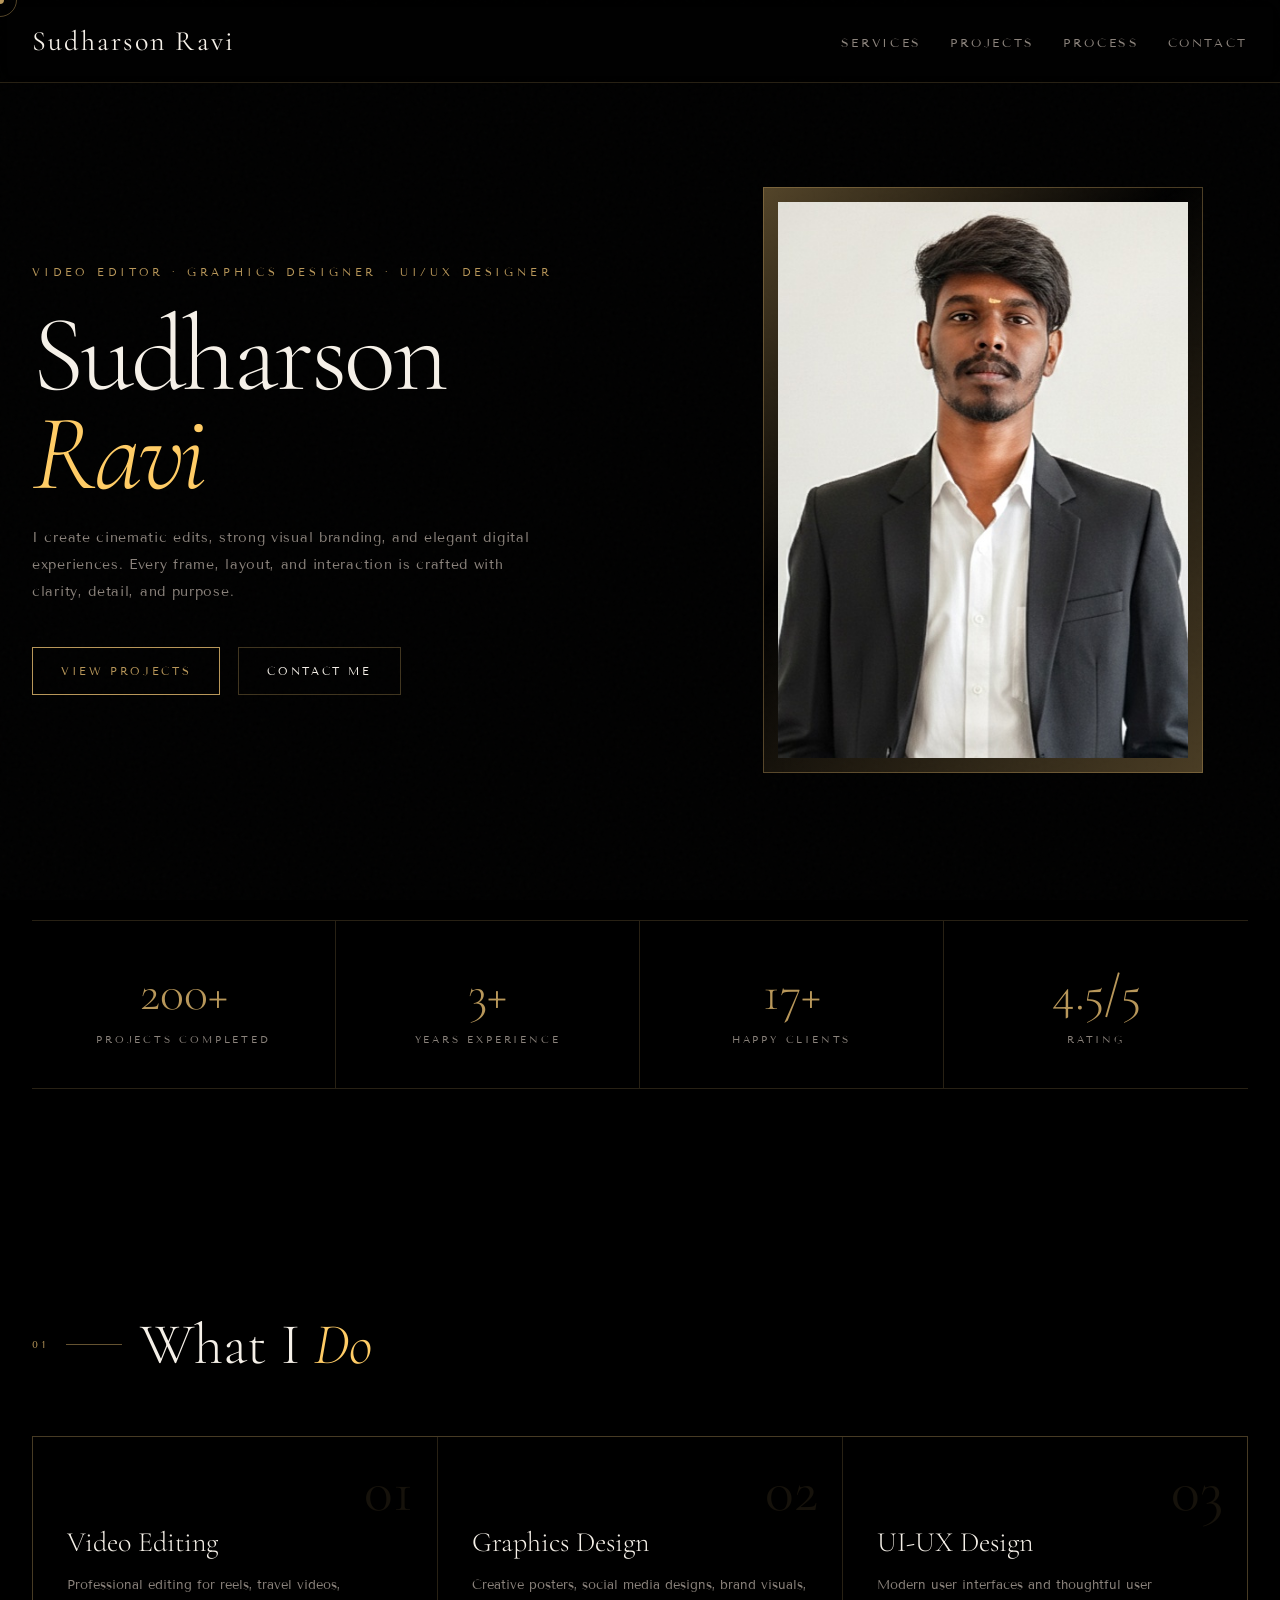
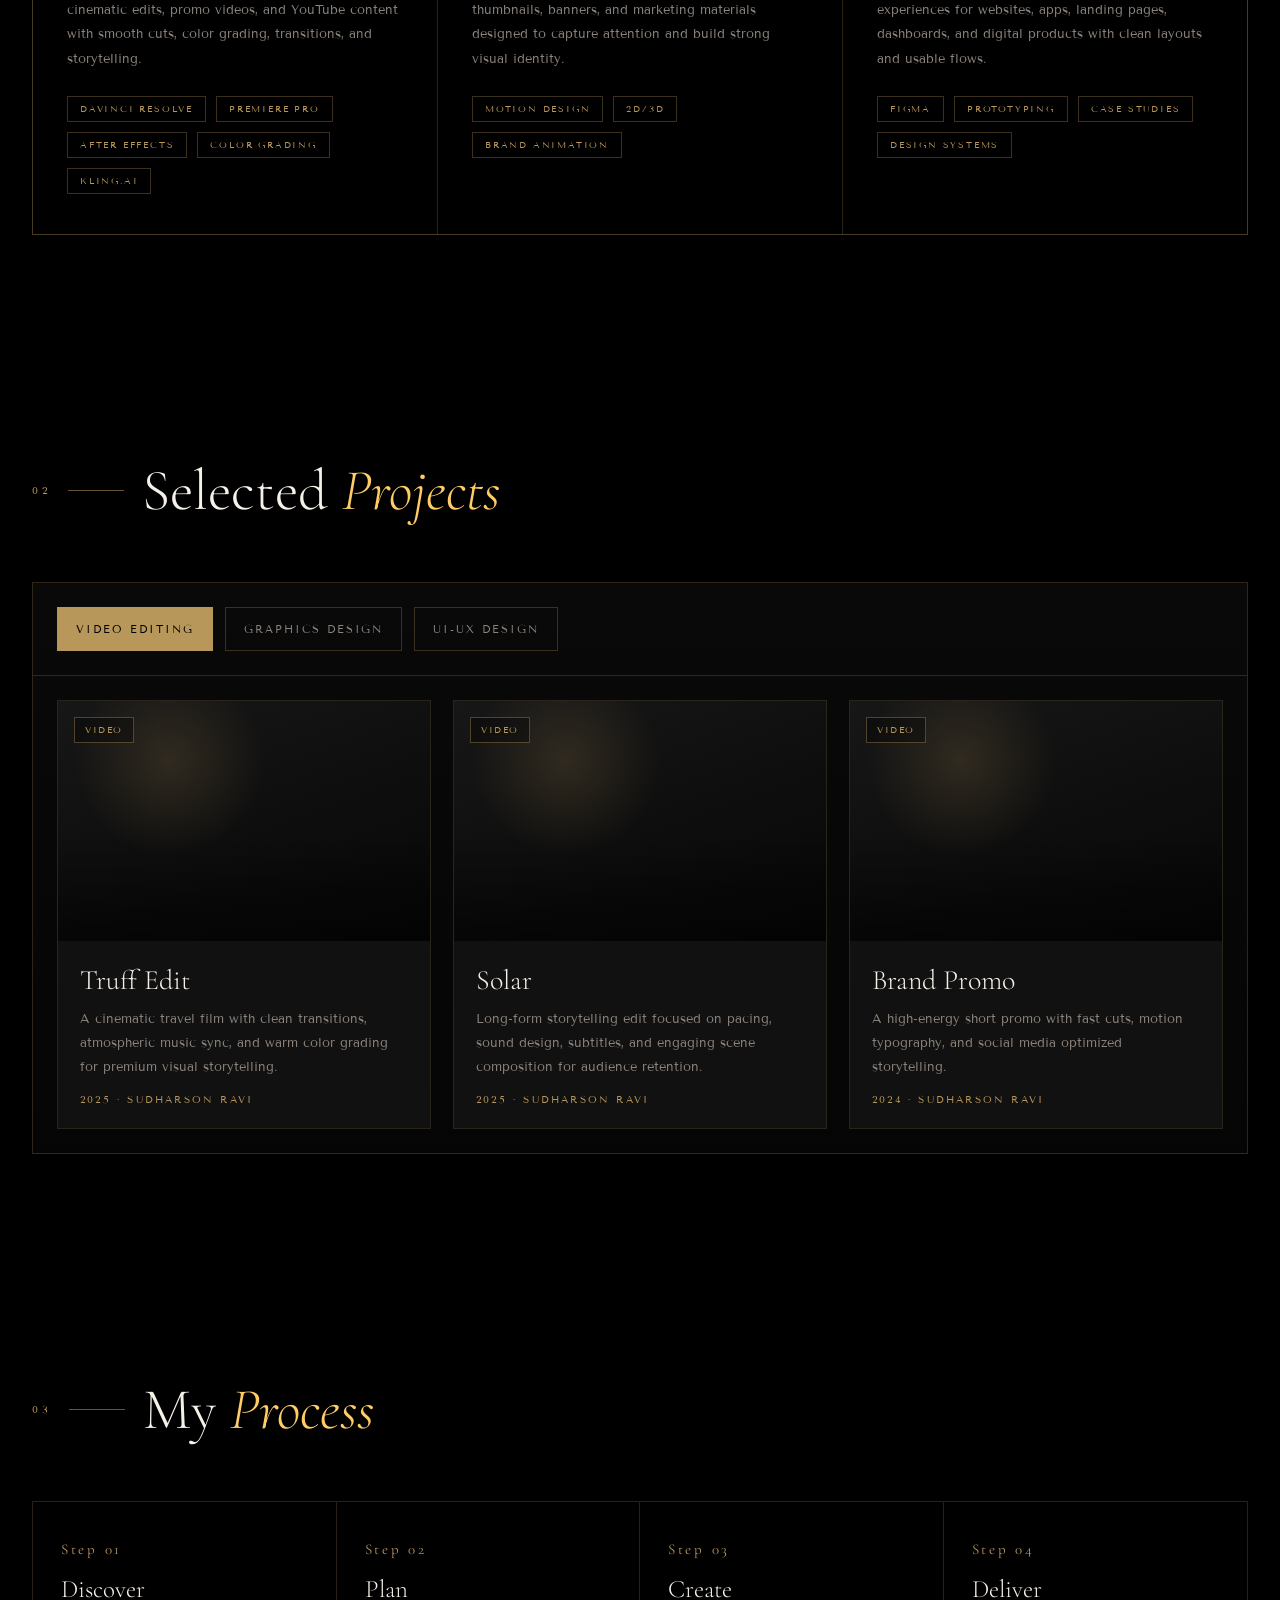
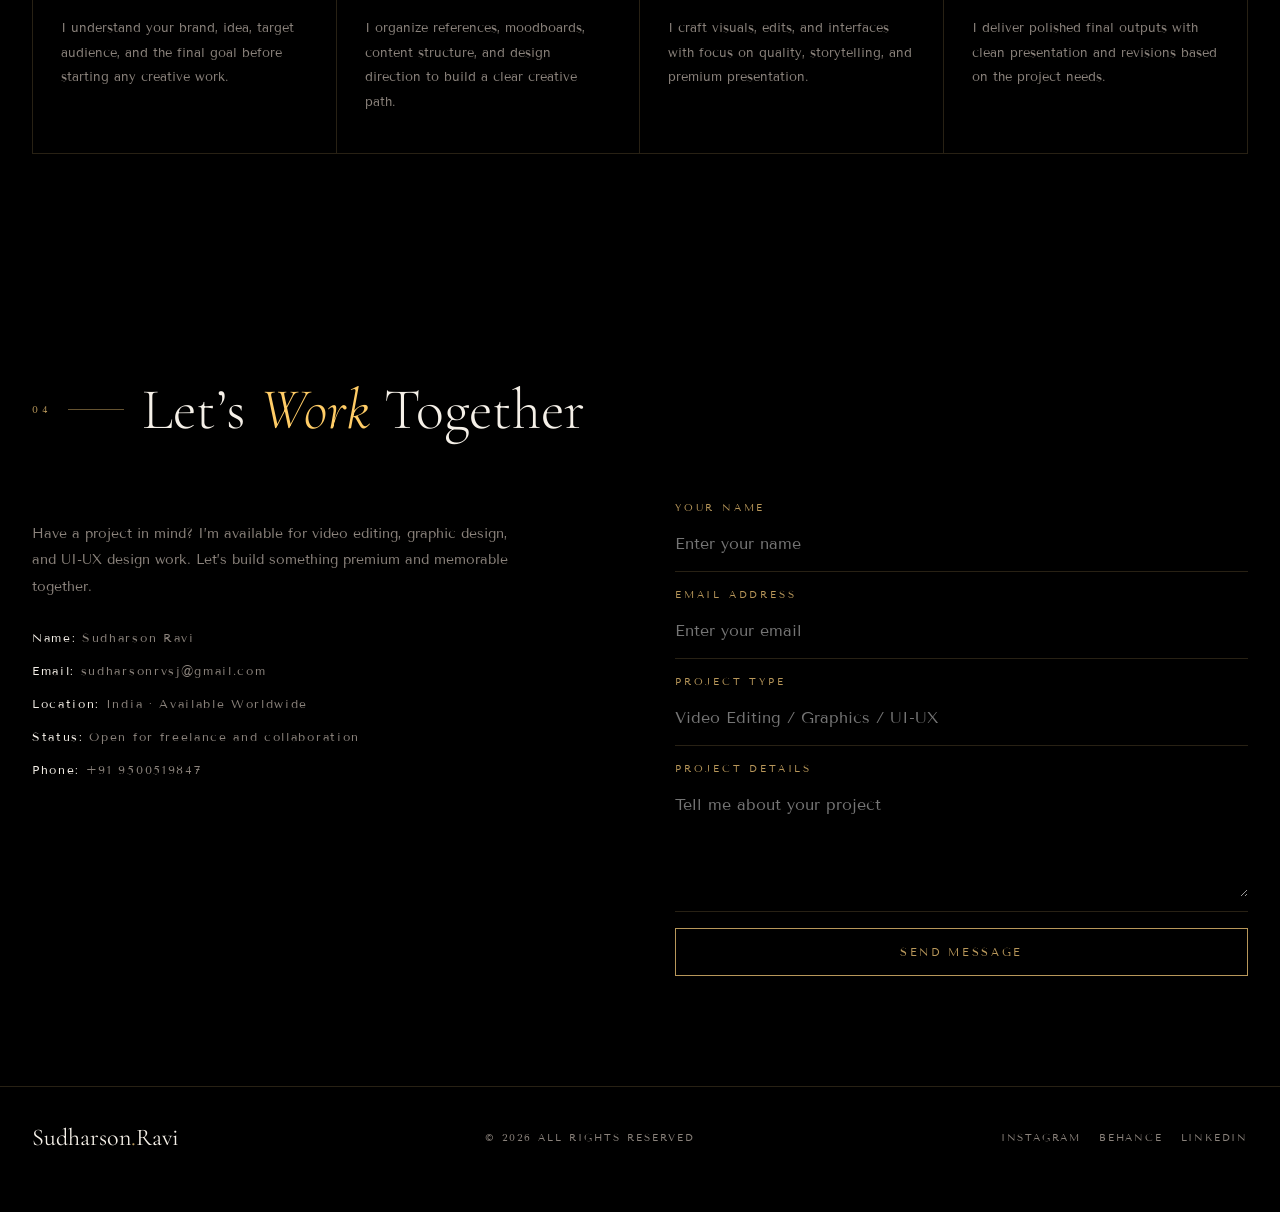
==== Sudharson2.html @ 9939d40c "first commit" ====
<!DOCTYPE html>
<html lang="en">
<head>
<meta charset="UTF-8">
<meta name="viewport" content="width=device-width, initial-scale=1.0">
<title>Sudharson Ravi | Portfolio</title>
<link href="https://fonts.googleapis.com/css2?family=Cormorant+Garamond:wght@300;400;500;600&family=Tenor+Sans&display=swap" rel="stylesheet">
<style>
:root{
--bg:#000000;
--bg-soft:#0b0b0b;
--bg-card:#111111;
--text:#f5f0e8;
--muted:#8b837c;
--gold:#b8975a;
--gold-light:#ffcc66;
--line:rgba(184,151,90,0.22);
}

*{
margin:0;
padding:0;
box-sizing:border-box;
}

html{
scroll-behavior:smooth;
}

body{
background:var(--bg);
color:var(--text);
font-family:'Tenor Sans',sans-serif;
overflow-x:hidden;
}

body::before{
content:"";
position:fixed;
inset:0;
pointer-events:none;
opacity:.25;
background-image:url("data:image/svg+xml,%3Csvg viewBox='0 0 256 256' xmlns='http://www.w3.org/2000/svg'%3E%3Cfilter id='n'%3E%3CfeTurbulence type='fractalNoise' baseFrequency='0.9' numOctaves='4' stitchTiles='stitch'/%3E%3C/filter%3E%3Crect width='100%25' height='100%25' filter='url(%23n)' opacity='0.08'/%3E%3C/svg%3E");
z-index:1;
}

a{
text-decoration:none;
color:inherit;
}

img,video{
max-width:100%;
display:block;
}

button,input,textarea{
font:inherit;
}

.cursor,.cursor-ring{
position:fixed;
top:0;
left:0;
pointer-events:none;
z-index:9999;
transform:translate(-50%,-50%);
}

.cursor{
width:8px;
height:8px;
background:var(--gold);
border-radius:50%;
}

.cursor-ring{
width:34px;
height:34px;
border:1px solid rgba(184,151,90,.45);
border-radius:50%;
transition:width .25s ease,height .25s ease,border-color .25s ease;
z-index:9998;
}

.cursor-ring.hovered{
width:54px;
height:54px;
border-color:var(--gold);
}

@media (hover:none),(pointer:coarse){
.cursor,.cursor-ring{
display:none;
}
}

header{
position:fixed;
top:0;
left:0;
width:100%;
z-index:100;
backdrop-filter:blur(10px);
background:rgba(0,0,0,.45);
}

nav{
max-width:1280px;
margin:auto;
padding:24px 32px;
display:flex;
align-items:center;
justify-content:space-between;
border-bottom:1px solid var(--line);
}

.logo{
font-family:'Cormorant Garamond',serif;
font-size:28px;
font-weight:400;
letter-spacing:.08em;
}

.logo span{
color:var(--gold);
}

.nav-links{
display:flex;
gap:28px;
list-style:none;
}

.nav-links a{
font-size:12px;
letter-spacing:.22em;
text-transform:uppercase;
color:var(--muted);
transition:.3s;
}

.nav-links a:hover{
color:var(--gold);
}

.hero{
min-height:100vh;
display:grid;
grid-template-columns:1.1fr .9fr;
align-items:center;
gap:40px;
padding:140px 32px 80px;
max-width:1280px;
margin:auto;
position:relative;
z-index:2;
}

.hero-photo{
width:100%;
height:100%;
object-fit:cover;
display:block;
}

.hero-left{
position:relative;
z-index:2;
}

.eyebrow{
font-size:11px;
letter-spacing:.35em;
text-transform:uppercase;
color:var(--gold);
margin-bottom:26px;
}

.hero h1{
font-family:'Cormorant Garamond',serif;
font-size:clamp(56px,9vw,108px);
line-height:.92;
font-weight:300;
letter-spacing:-.03em;
margin-bottom:22px;
}

.hero h1 em{
font-style:italic;
color:var(--gold-light);
}

.tagline{
max-width:500px;
font-size:14px;
line-height:1.9;
letter-spacing:.05em;
color:var(--muted);
margin-bottom:42px;
}

.hero-actions{
display:flex;
align-items:center;
gap:18px;
flex-wrap:wrap;
}

.btn{
display:inline-flex;
align-items:center;
justify-content:center;
padding:16px 28px;
border:1px solid var(--gold);
color:var(--gold);
font-size:11px;
text-transform:uppercase;
letter-spacing:.24em;
transition:.3s;
background:transparent;
cursor:pointer;
}

.btn:hover{
background:var(--gold);
color:#000;
}

.btn-secondary{
border-color:rgba(184,151,90,.35);
color:var(--text);
}

.btn-secondary:hover{
background:var(--bg-card);
color:var(--gold);
border-color:var(--gold);
}

.hero-right{
display:flex;
justify-content:center;
align-items:center;
position:relative;
}

.hero-frame{
width:min(440px,90%);
aspect-ratio:3/4;
border:1px solid rgba(184,151,90,.4);
padding:14px;
position:relative;
}

.hero-frame::before{
content:"";
position:absolute;
inset:-1px;
background:linear-gradient(135deg,rgba(184,151,90,.45),transparent 40%,rgba(184,151,90,.4));
z-index:0;
}

.hero-inner{
position:relative;
z-index:1;
width:100%;
height:100%;
background:
radial-gradient(circle at 35% 20%,rgba(184,151,90,.18),transparent 38%),
linear-gradient(160deg,#161616 0%,#060606 75%);
display:flex;
align-items:center;
justify-content:center;
overflow:hidden;
}

.float-note{
position:absolute;
font-size:10px;
letter-spacing:.28em;
text-transform:uppercase;
color:var(--muted);
}

.note-1{
left:0;
bottom:50px;
}

.note-2{
right:0;
top:40px;
writing-mode:vertical-rl;
}

.section{
max-width:1280px;
margin:auto;
padding:110px 32px;
position:relative;
z-index:2;
}

.section-header{
display:flex;
align-items:center;
gap:18px;
margin-bottom:56px;
}

.section-no{
font-size:10px;
letter-spacing:.35em;
color:var(--gold);
}

.section-line{
width:56px;
height:1px;
background:var(--gold);
opacity:.55;
}

.section-title{
font-family:'Cormorant Garamond',serif;
font-size:clamp(34px,5vw,58px);
font-weight:300;
}

.section-title em{
color:var(--gold-light);
font-style:italic;
}

.stats{
padding-top:20px;
}

.stats-grid{
display:grid;
grid-template-columns:repeat(4,1fr);
border-top:1px solid var(--line);
border-bottom:1px solid var(--line);
}

.stat{
padding:42px 18px;
text-align:center;
border-right:1px solid var(--line);
}

.stat:last-child{
border-right:none;
}

.stat h3{
font-family:'Cormorant Garamond',serif;
font-size:50px;
font-weight:300;
color:var(--gold);
margin-bottom:10px;
}

.stat p{
font-size:10px;
letter-spacing:.28em;
text-transform:uppercase;
color:var(--muted);
}

.services-grid{
display:grid;
grid-template-columns:repeat(3,1fr);
gap:1px;
background:var(--line);
border:1px solid var(--line);
}

.service-card{
background:var(--bg);
padding:40px 34px;
min-height:290px;
position:relative;
transition:.35s;
overflow:hidden;
}

.service-card:hover{
background:var(--bg-soft);
transform:translateY(-4px);
}

.service-index{
position:absolute;
top:18px;
right:24px;
font-family:'Cormorant Garamond',serif;
font-size:60px;
color:rgba(184,151,90,.12);
}

.service-card h3{
font-family:'Cormorant Garamond',serif;
font-size:28px;
font-weight:300;
margin:48px 0 14px;
}

.service-card p{
font-size:13px;
line-height:1.9;
color:var(--muted);
}

.tags{
display:flex;
gap:10px;
flex-wrap:wrap;
margin-top:24px;
}

.tag{
padding:6px 12px;
border:1px solid rgba(184,151,90,.32);
font-size:9px;
letter-spacing:.2em;
text-transform:uppercase;
color:var(--gold);
}

.projects-wrap{
border:1px solid var(--line);
background:linear-gradient(180deg,#090909 0%,#050505 100%);
}

.project-tabs{
display:flex;
flex-wrap:wrap;
gap:12px;
padding:24px;
border-bottom:1px solid var(--line);
}

.tab-btn{
background:transparent;
border:1px solid rgba(184,151,90,.28);
color:var(--muted);
padding:14px 18px;
font-size:11px;
letter-spacing:.18em;
text-transform:uppercase;
cursor:pointer;
transition:.3s;
}

.tab-btn.active,.tab-btn:hover{
background:var(--gold);
border-color:var(--gold);
color:#000;
}

.projects-grid{
padding:24px;
display:grid;
grid-template-columns:repeat(3,1fr);
gap:22px;
}

.project-card{
background:var(--bg-card);
border:1px solid rgba(184,151,90,.14);
overflow:hidden;
transition:.35s;
cursor:pointer;
}

.project-card:hover{
transform:translateY(-5px);
border-color:rgba(184,151,90,.38);
}

.project-link{
display:block;
color:inherit;
text-decoration:none;
height:100%;
}

.project-thumb{
height:240px;
position:relative;
display:flex;
align-items:center;
justify-content:center;
overflow:hidden;
background:
radial-gradient(circle at 30% 25%,rgba(184,151,90,.18),transparent 30%),
linear-gradient(160deg,#171717 0%,#060606 100%);
}

.project-thumb::after{
content:"";
position:absolute;
inset:0;
background:linear-gradient(to top,rgba(0,0,0,.55),transparent 45%);
pointer-events:none;
}

.project-image,.project-video{
width:100%;
height:100%;
object-fit:cover;
display:block;
transition:transform .35s ease;
}

.project-card:hover .project-image,
.project-card:hover .project-video{
transform:scale(1.05);
}

.project-badge{
position:absolute;
top:16px;
left:16px;
z-index:2;
padding:6px 10px;
font-size:9px;
letter-spacing:.18em;
text-transform:uppercase;
border:1px solid rgba(184,151,90,.38);
color:var(--gold);
background:rgba(0,0,0,.35);
}

.project-initial{
position:relative;
z-index:1;
font-family:'Cormorant Garamond',serif;
font-size:70px;
color:rgba(184,151,90,.18);
}

.project-content{
padding:22px;
}

.project-content h3{
font-family:'Cormorant Garamond',serif;
font-size:28px;
font-weight:300;
margin-bottom:10px;
}

.project-content p{
font-size:13px;
line-height:1.85;
color:var(--muted);
margin-bottom:14px;
}

.project-meta{
font-size:10px;
letter-spacing:.22em;
text-transform:uppercase;
color:var(--gold);
}

.process-grid{
display:grid;
grid-template-columns:repeat(4,1fr);
border:1px solid var(--line);
}

.process-card{
padding:38px 28px;
border-right:1px solid var(--line);
}

.process-card:last-child{
border-right:none;
}

.process-step{
font-family:'Cormorant Garamond',serif;
font-size:15px;
letter-spacing:.18em;
color:var(--gold);
display:block;
margin-bottom:16px;
}

.process-card h3{
font-family:'Cormorant Garamond',serif;
font-size:25px;
font-weight:300;
margin-bottom:12px;
}

.process-card p{
font-size:13px;
line-height:1.9;
color:var(--muted);
}

.contact-grid{
display:grid;
grid-template-columns:1fr 1fr;
gap:70px;
align-items:start;
}

.contact-copy p{
font-size:14px;
line-height:1.9;
color:var(--muted);
max-width:480px;
margin:20px 0 30px;
}

.contact-points{
display:flex;
flex-direction:column;
gap:18px;
}

.contact-points span{
font-size:12px;
letter-spacing:.14em;
color:var(--muted);
}

.contact-points strong{
color:var(--text);
font-weight:400;
}

.form{
display:grid;
gap:16px;
}

.field{
border-bottom:1px solid var(--line);
padding-bottom:10px;
}

.field label{
display:block;
font-size:10px;
letter-spacing:.28em;
text-transform:uppercase;
color:var(--gold);
margin-bottom:12px;
}

.field input,.field textarea{
width:100%;
background:transparent;
border:none;
outline:none;
color:var(--text);
padding:8px 0;
}

.field textarea{
resize:vertical;
min-height:110px;
}

footer{
max-width:1280px;
margin:auto;
padding:36px 32px 60px;
border-top:1px solid var(--line);
display:flex;
justify-content:space-between;
align-items:center;
gap:20px;
position:relative;
z-index:2;
}

.footer-left{
font-family:'Cormorant Garamond',serif;
font-size:24px;
}

.footer-left span{
color:var(--gold);
}

.footer-center{
font-size:10px;
letter-spacing:.2em;
text-transform:uppercase;
color:var(--muted);
}

.footer-right{
display:flex;
gap:18px;
}

.footer-right a{
font-size:10px;
letter-spacing:.18em;
text-transform:uppercase;
color:var(--muted);
transition:.3s;
}

.footer-right a:hover{
color:var(--gold);
}

.reveal{
opacity:0;
transform:translateY(28px);
transition:opacity .8s ease,transform .8s ease;
}

.reveal.visible{
opacity:1;
transform:translateY(0);
}

.lightbox{
position:fixed;
inset:0;
background:rgba(0,0,0,.92);
display:flex;
align-items:center;
justify-content:center;
padding:30px;
z-index:10000;
opacity:0;
visibility:hidden;
transition:.3s;
}

.lightbox.active{
opacity:1;
visibility:visible;
}

.lightbox-content{
position:relative;
max-width:95vw;
max-height:95vh;
display:flex;
align-items:center;
justify-content:center;
}

.lightbox img,
.lightbox video{
max-width:100%;
max-height:90vh;
object-fit:contain;
border:1px solid rgba(184,151,90,.35);
box-shadow:0 0 35px rgba(0,0,0,.5);
}

.lightbox video{
background:#000;
}

.lightbox-close{
position:absolute;
top:-50px;
right:0;
background:transparent;
border:1px solid var(--gold);
color:var(--gold);
width:40px;
height:40px;
font-size:22px;
cursor:pointer;
transition:.3s;
z-index:2;
}

.lightbox-close:hover{
background:var(--gold);
color:#000;
}

.graphics-click{
cursor:pointer;
}

@media (max-width:1100px){
.hero{
grid-template-columns:1fr;
padding-top:120px;
}
.hero-right{
order:-1;
}
.stats-grid{
grid-template-columns:repeat(2,1fr);
}
.services-grid{
grid-template-columns:1fr;
}
.projects-grid{
grid-template-columns:repeat(2,1fr);
}
.process-grid{
grid-template-columns:repeat(2,1fr);
}
.process-card:nth-child(2){
border-right:none;
}
.contact-grid{
grid-template-columns:1fr;
}
}

@media (max-width:760px){
nav{
padding:18px 20px;
flex-direction:column;
gap:16px;
}
.nav-links{
gap:16px;
flex-wrap:wrap;
justify-content:center;
}
.hero,.section,footer{
padding-left:20px;
padding-right:20px;
}
.hero{
padding-bottom:50px;
}
.note-1,.note-2{
display:none;
}
.stats-grid{
grid-template-columns:1fr;
}
.stat{
border-right:none;
border-bottom:1px solid var(--line);
}
.stat:last-child{
border-bottom:none;
}
.projects-grid{
grid-template-columns:1fr;
}
.process-grid{
grid-template-columns:1fr;
}
.process-card{
border-right:none;
border-bottom:1px solid var(--line);
}
.process-card:last-child{
border-bottom:none;
}
footer{
flex-direction:column;
text-align:center;
}
.lightbox{
padding:20px;
}
.lightbox-close{
top:-45px;
}
}

@media (prefers-reduced-motion:reduce){
*{
animation:none!important;
transition:none!important;
scroll-behavior:auto!important;
}
.reveal{
opacity:1;
transform:none;
}
}
</style>
</head>
<body>

<div class="cursor" id="cursor"></div>
<div class="cursor-ring" id="cursorRing"></div>

<header>
<nav>
<a href="#home" class="logo">Sudharson<span> </span>Ravi</a>
<ul class="nav-links">
<li><a href="#services">Services</a></li>
<li><a href="#projects">Projects</a></li>
<li><a href="#process">Process</a></li>
<li><a href="#contact">Contact</a></li>
</ul>
</nav>
</header>

<section class="hero" id="home">
<div class="hero-left reveal">
<p class="eyebrow">Video Editor · Graphics Designer · UI/UX Designer</p>
<h1>Sudharson<br><em>Ravi</em><br></h1>
<p class="tagline">
I create cinematic edits, strong visual branding, and elegant digital experiences.
Every frame, layout, and interaction is crafted with clarity, detail, and purpose.
</p>
<div class="hero-actions">
<a href="#projects" class="btn">View Projects</a>
<a href="#contact" class="btn btn-secondary">Contact Me</a>
</div>
</div>

<div class="hero-right reveal">
<div class="hero-frame">
<div class="hero-inner">
<img src="images/Sudha.png" alt="Sudharson Ravi" class="hero-photo">
</div>
</div>
<div class="float-note note-1"></div>
<div class="float-note note-2"></div>
</div>
</section>

<section class="section stats">
<div class="stats-grid reveal">
<div class="stat">
<h3>200+</h3>
<p>Projects Completed</p>
</div>
<div class="stat">
<h3>3+</h3>
<p>Years Experience</p>
</div>
<div class="stat">
<h3>17+</h3>
<p>Happy Clients</p>
</div>
<div class="stat">
<h3>4.5/5</h3>
<p>Rating</p>
</div>
</div>
</section>

<section class="section" id="services">
<div class="section-header reveal">
<span class="section-no">01</span>
<span class="section-line"></span>
<h2 class="section-title">What I <em>Do</em></h2>
</div>

<div class="services-grid">
<div class="service-card reveal">
<span class="service-index">01</span>
<h3>Video Editing</h3>
<p>
Professional editing for reels, travel videos, cinematic edits, promo videos, and YouTube content with smooth cuts, color grading, transitions, and storytelling.
</p>
<div class="tags">
<span class="tag">DaVinci Resolve</span>
<span class="tag">Premiere Pro</span>
<span class="tag">After Effects</span>
<span class="tag">Color Grading</span>
<span class="tag">Kling.AI</span>
</div>
</div>

<div class="service-card reveal">
<span class="service-index">02</span>
<h3>Graphics Design</h3>
<p>
Creative posters, social media designs, brand visuals, thumbnails, banners, and marketing materials designed to capture attention and build strong visual identity.
</p>
<div class="tags">
<span class="tag">Motion Design</span>
<span class="tag">2D/3D</span>
<span class="tag">Brand Animation</span>
</div>
</div>

<div class="service-card reveal">
<span class="service-index">03</span>
<h3>UI-UX Design</h3>
<p>
Modern user interfaces and thoughtful user experiences for websites, apps, landing pages, dashboards, and digital products with clean layouts and usable flows.
</p>
<div class="tags">
<span class="tag">Figma</span>
<span class="tag">Prototyping</span>
<span class="tag">Case Studies</span>
<span class="tag">Design Systems</span>
</div>
</div>
</div>
</section>

<section class="section" id="projects">
<div class="section-header reveal">
<span class="section-no">02</span>
<span class="section-line"></span>
<h2 class="section-title">Selected <em>Projects</em></h2>
</div>

<div class="projects-wrap reveal">
<div class="project-tabs">
<button class="tab-btn active" data-tab="video">Video Editing</button>
<button class="tab-btn" data-tab="graphics">Graphics Design</button>
<button class="tab-btn" data-tab="uiux">UI-UX Design</button>
</div>
<div class="projects-grid" id="projectsGrid"></div>
</div>
</section>

<section class="section" id="process">
<div class="section-header reveal">
<span class="section-no">03</span>
<span class="section-line"></span>
<h2 class="section-title">My <em>Process</em></h2>
</div>

<div class="process-grid">
<div class="process-card reveal">
<span class="process-step">Step 01</span>
<h3>Discover</h3>
<p>I understand your brand, idea, target audience, and the final goal before starting any creative work.</p>
</div>
<div class="process-card reveal">
<span class="process-step">Step 02</span>
<h3>Plan</h3>
<p>I organize references, moodboards, content structure, and design direction to build a clear creative path.</p>
</div>
<div class="process-card reveal">
<span class="process-step">Step 03</span>
<h3>Create</h3>
<p>I craft visuals, edits, and interfaces with focus on quality, storytelling, and premium presentation.</p>
</div>
<div class="process-card reveal">
<span class="process-step">Step 04</span>
<h3>Deliver</h3>
<p>I deliver polished final outputs with clean presentation and revisions based on the project needs.</p>
</div>
</div>
</section>

<section class="section" id="contact">
<div class="section-header reveal">
<span class="section-no">04</span>
<span class="section-line"></span>
<h2 class="section-title">Let’s <em>Work</em> Together</h2>
</div>

<div class="contact-grid">
<div class="contact-copy reveal">
<p>
Have a project in mind? I’m available for video editing, graphic design, and UI-UX design work.
Let’s build something premium and memorable together.
</p>
<div class="contact-points">
<span><strong>Name:</strong> Sudharson Ravi</span>
<span><strong>Email:</strong> sudharsonrvsj@gmail.com</span>
<span><strong>Location:</strong> India · Available Worldwide</span>
<span><strong>Status:</strong> Open for freelance and collaboration</span>
<span><strong>Phone:</strong> +91 9500519847</span>
</div>
</div>

<form class="form reveal" id="contactForm">
<div class="field">
<label>Your Name</label>
<input type="text" id="name" placeholder="Enter your name" required>
</div>
<div class="field">
<label>Email Address</label>
<input type="email" id="email" placeholder="Enter your email" required>
</div>
<div class="field">
<label>Project Type</label>
<input type="text" id="projectType" placeholder="Video Editing / Graphics / UI-UX" required>
</div>
<div class="field">
<label>Project Details</label>
<textarea id="projectDetails" placeholder="Tell me about your project" required></textarea>
</div>
<button type="submit" class="btn">Send Message</button>
</form>
</div>
</section>

<footer>
<div class="footer-left">Sudharson<span>.</span>Ravi</div>
<div class="footer-center">© 2026 All Rights Reserved</div>
<div class="footer-right">
<a href="#">Instagram</a>
<a href="#">Behance</a>
<a href="#">LinkedIn</a>
</div>
</footer>

<div class="lightbox" id="lightbox">
<div class="lightbox-content">
<button class="lightbox-close" id="lightboxClose">&times;</button>
<img id="lightboxImage" src="" alt="Full Preview">
</div>
</div>

<div class="lightbox" id="videoLightbox">
<div class="lightbox-content">
<button class="lightbox-close" id="videoLightboxClose">&times;</button>
<video id="lightboxVideo" controls autoplay playsinline>
<source src="" type="video/mp4">
Your browser does not support the video tag.
</video>
</div>
</div>

<script>
const projectsData={
video:[
{
title:"Truff Edit",
description:"A cinematic travel film with clean transitions, atmospheric music sync, and warm color grading for premium visual storytelling.",
year:"2025",
video:"videos/truff.mp4"
},
{
title:"Solar",
description:"Long-form storytelling edit focused on pacing, sound design, subtitles, and engaging scene composition for audience retention.",
year:"2025",
video:"videos/solar-video.mp4"
},
{
title:"Brand Promo",
description:"A high-energy short promo with fast cuts, motion typography, and social media optimized storytelling.",
year:"2024",
video:"videos/SHARSNG-SATHISH.mp4"
}
],
graphics:[
{
title:"🍬 SRM Sweets & Cakes Website",
description:"Crispy, spicy, and packed with flavor! Our freshly made Masala Kadalai is the perfect snack for every moment. Taste the authentic crunch crafted with tradition since 1990 by SRM Sweets & Cakes.",
year:"2025",
image:"images/sudharson3.jpeg"
},
{
title:"🚖 Periyar Taxi – Best Car Taxi Service",
description:"Enjoy fast, reliable, and comfortable travel with Periyar Taxi. Available 24/7 with all types of vehicles including cars, tempo travellers, coach vans, mini buses, and buses. Book your ride now and get pickup within 10 minutes in Erode.",
year:"2024",
image:"images/sudharson4.jpeg"
},
{
title:"💧 Parryware Premium Bib Cock with Wall Flange",
description:"Experience smooth water flow with the stylish and durable Parryware Bib Cock. Designed for modern homes, it combines elegance, strength, and long-lasting performance.",
year:"2025",
image:"images/sudharson2.jpeg"
}
],
uiux:[
{
title:"🍺 Bro Code Beer",
description:"A modern beverage product showcase page designed for Bro Code Beer, featuring a bold product display, strong branding, and detailed product information sections. The interface combines promotional visuals with specification highlights to create a stylish and impactful product marketing experience.",
year:"2025",
image:"images/A3.png",
link:"https://www.figma.com/proto/MmlzSQRs7N3HeoTl4MUwUp/depakar?node-id=7-3135&t=fJzqMnVBU0xxeMbL-1&scaling=min-zoom&content-scaling=fixed&page-id=7%3A2590&starting-point-node-id=7%3A2607"
},
{
title:"🕷️ Spider-Man",
description:"A cinematic promotional web design for Spider-Man, built with bold typography, high-contrast red and black visuals, and an immersive hero section. The layout is crafted to showcase cast details, branding, and booking actions in a dramatic and engaging entertainment-style interface.",
year:"2024",
image:"images/A2.png",
link:"https://www.figma.com/proto/MmlzSQRs7N3HeoTl4MUwUp/depakar?node-id=7-5031&t=RhUYFMLNZzkiQJ5Y-1&scaling=min-zoom&content-scaling=fixed&page-id=7%3A2590&starting-point-node-id=7%3A2607"
},
{
title:"🎧 Airpods",
description:"A premium e-commerce landing page concept for AirPods Pro 2, designed with a minimalist layout, large product-focused visuals, and clean navigation. The interface highlights pricing and product details in a bold Apple-inspired presentation to create a modern and elegant shopping experience.",
year:"2025",
image:"images/A1.png",
link:"https://www.figma.com/proto/MmlzSQRs7N3HeoTl4MUwUp/depakar?node-id=7-3073&t=IdcYY5I4JhSJMQhW-1&scaling=min-zoom&content-scaling=fixed&page-id=7%3A2590&starting-point-node-id=7%3A2607"
}
]
};

const grid=document.getElementById("projectsGrid");
const tabs=document.querySelectorAll(".tab-btn");

const lightbox=document.getElementById("lightbox");
const lightboxImage=document.getElementById("lightboxImage");
const lightboxClose=document.getElementById("lightboxClose");

const videoLightbox=document.getElementById("videoLightbox");
const lightboxVideo=document.getElementById("lightboxVideo");
const videoLightboxClose=document.getElementById("videoLightboxClose");

function openLightbox(src,altText){
lightboxImage.src=src;
lightboxImage.alt=altText;
lightbox.classList.add("active");
document.body.style.overflow="hidden";
}

function closeLightbox(){
lightbox.classList.remove("active");
lightboxImage.src="";
document.body.style.overflow="auto";
}

function openVideoLightbox(src){
lightboxVideo.src=src;
videoLightbox.classList.add("active");
document.body.style.overflow="hidden";
lightboxVideo.play();
}

function closeVideoLightbox(){
videoLightbox.classList.remove("active");
lightboxVideo.pause();
lightboxVideo.currentTime=0;
lightboxVideo.src="";
document.body.style.overflow="auto";
}

function renderProjects(category){
grid.innerHTML="";

projectsData[category].forEach(project=>{
const card=document.createElement("div");
card.className="project-card";

if(category==="video"){
card.innerHTML=`
<div class="project-thumb">
<video class="project-video" src="${project.video}" muted autoplay loop playsinline></video>
<span class="project-badge">${category}</span>
</div>
<div class="project-content">
<h3>${project.title}</h3>
<p>${project.description}</p>
<div class="project-meta">${project.year} · Sudharson Ravi</div>
</div>
`;

card.addEventListener("click",()=>{
openVideoLightbox(project.video);
});
}else if(category==="uiux"){
card.innerHTML=`
<a href="${project.link}" class="project-link" target="_blank">
<div class="project-thumb">
<img src="${project.image}" alt="${project.title}" class="project-image">
<span class="project-badge">${category}</span>
</div>
<div class="project-content">
<h3>${project.title}</h3>
<p>${project.description}</p>
<div class="project-meta">${project.year} · Sudharson Ravi</div>
</div>
</a>
`;
}else{
card.innerHTML=`
<div class="project-thumb graphics-click">
<img src="${project.image}" alt="${project.title}" class="project-image">
<span class="project-badge">${category}</span>
</div>
<div class="project-content">
<h3>${project.title}</h3>
<p>${project.description}</p>
<div class="project-meta">${project.year} · Sudharson Ravi</div>
</div>
`;

card.addEventListener("click",()=>{
openLightbox(project.image,project.title);
});
}

grid.appendChild(card);
});
}

tabs.forEach(tab=>{
tab.addEventListener("click",()=>{
tabs.forEach(btn=>btn.classList.remove("active"));
tab.classList.add("active");
renderProjects(tab.dataset.tab);
});
});

renderProjects("video");

const form=document.getElementById("contactForm");

form.addEventListener("submit",function(e){
e.preventDefault();

const name=document.getElementById("name").value.trim();
const email=document.getElementById("email").value.trim();
const projectType=document.getElementById("projectType").value.trim();
const projectDetails=document.getElementById("projectDetails").value.trim();

const subject=encodeURIComponent("New Portfolio Enquiry - "+projectType);
const body=encodeURIComponent(
"Hello Sudharson Ravi,\n\n"+
"You have received a new project enquiry from your portfolio website.\n\n"+
"Name: "+name+"\n"+
"Email: "+email+"\n"+
"Project Type: "+projectType+"\n\n"+
"Project Details:\n"+projectDetails+"\n\n"+
"Regards,\n"+name
);

window.location.href=`mailto:sudharsonrvsj@gmail.com?subject=${subject}&body=${body}`;

form.reset();
});

const reveals=document.querySelectorAll(".reveal");
const observer=new IntersectionObserver((entries)=>{
entries.forEach(entry=>{
if(entry.isIntersecting){
entry.target.classList.add("visible");
}
});
},{threshold:.12});

reveals.forEach(el=>observer.observe(el));

const cursor=document.getElementById("cursor");
const ring=document.getElementById("cursorRing");
let mouseX=0,mouseY=0,ringX=0,ringY=0;

window.addEventListener("mousemove",(e)=>{
mouseX=e.clientX;
mouseY=e.clientY;
cursor.style.left=mouseX+"px";
cursor.style.top=mouseY+"px";
});

function animateRing(){
ringX+=(mouseX-ringX)*0.12;
ringY+=(mouseY-ringY)*0.12;
ring.style.left=ringX+"px";
ring.style.top=ringY+"px";
requestAnimationFrame(animateRing);
}
animateRing();

document.addEventListener("mouseover",(e)=>{
if(e.target.closest("a,button,.project-card,.service-card")){
ring.classList.add("hovered");
}else{
ring.classList.remove("hovered");
}
});

lightboxClose.addEventListener("click",closeLightbox);
videoLightboxClose.addEventListener("click",closeVideoLightbox);

lightbox.addEventListener("click",(e)=>{
if(e.target===lightbox){
closeLightbox();
}
});

videoLightbox.addEventListener("click",(e)=>{
if(e.target===videoLightbox){
closeVideoLightbox();
}
});

document.addEventListener("keydown",(e)=>{
if(e.key==="Escape"){
closeLightbox();
closeVideoLightbox();
}
});
</script>

</body>
</html>
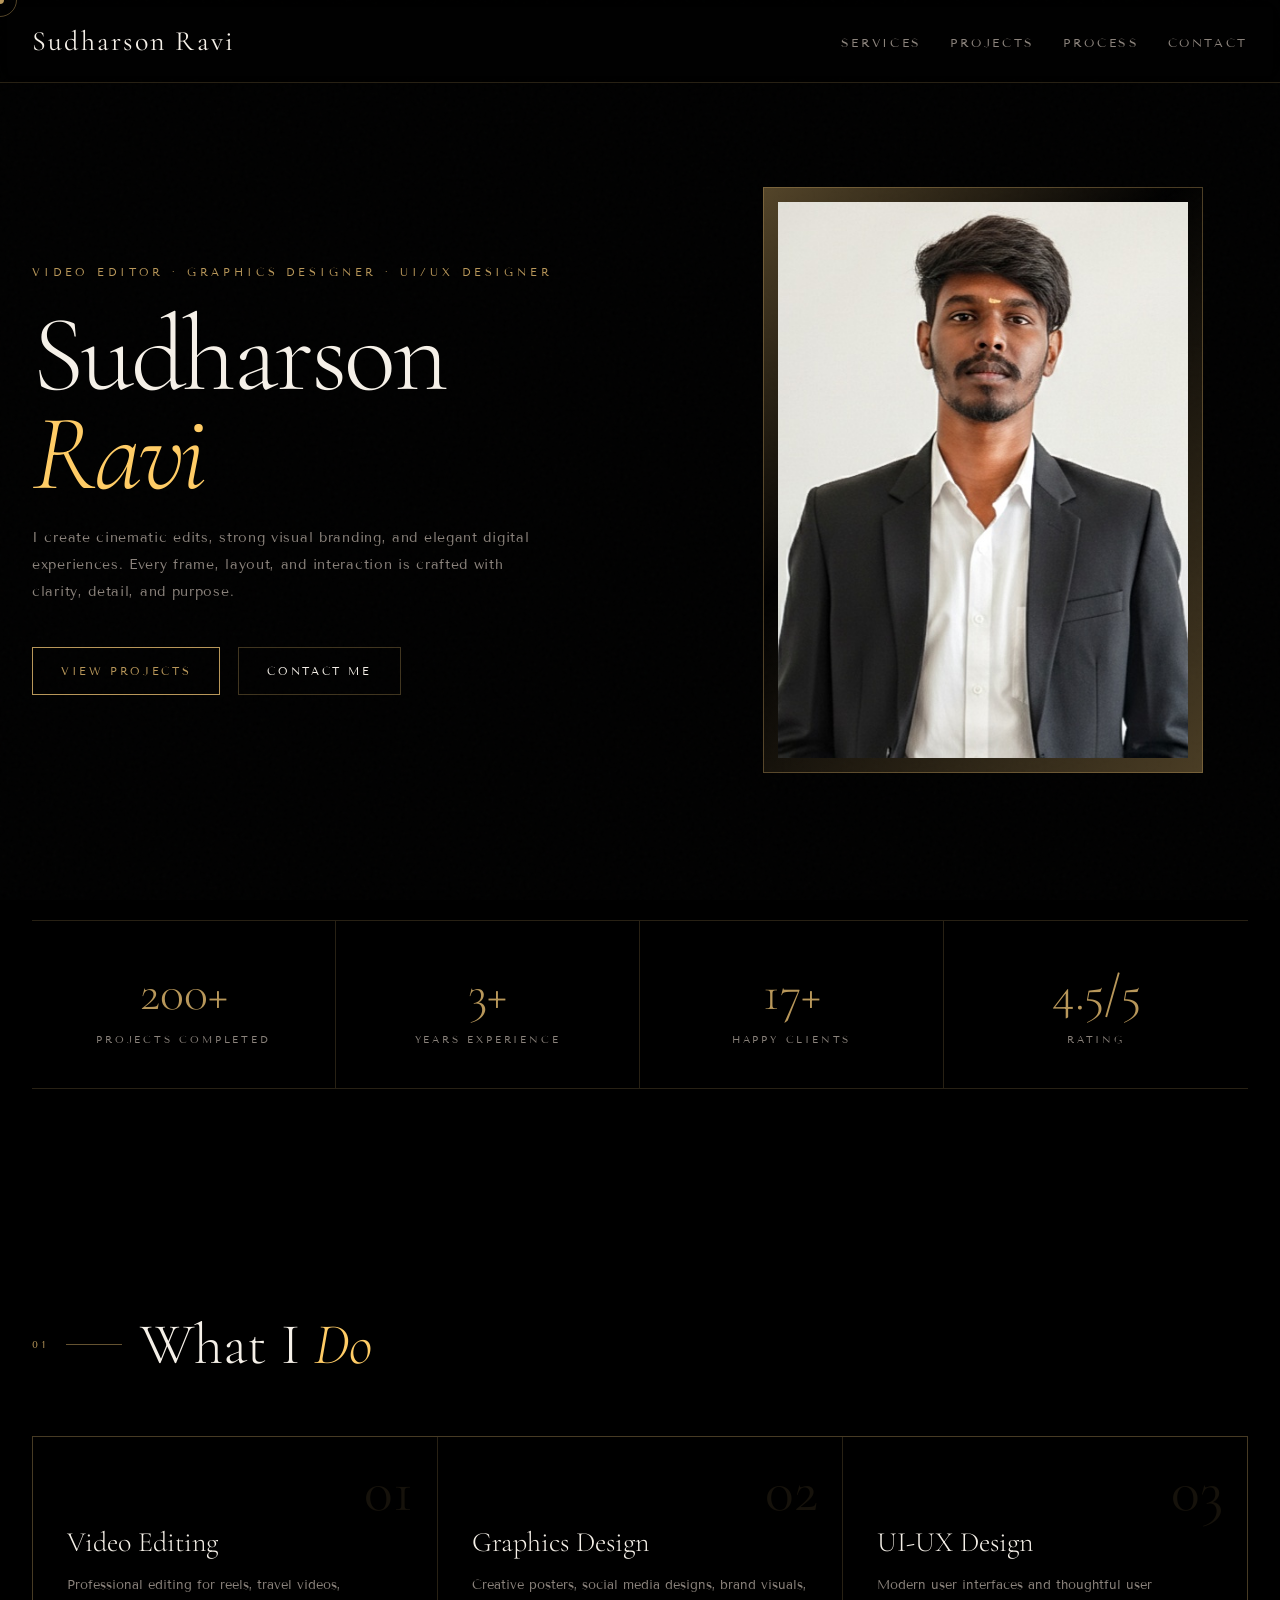
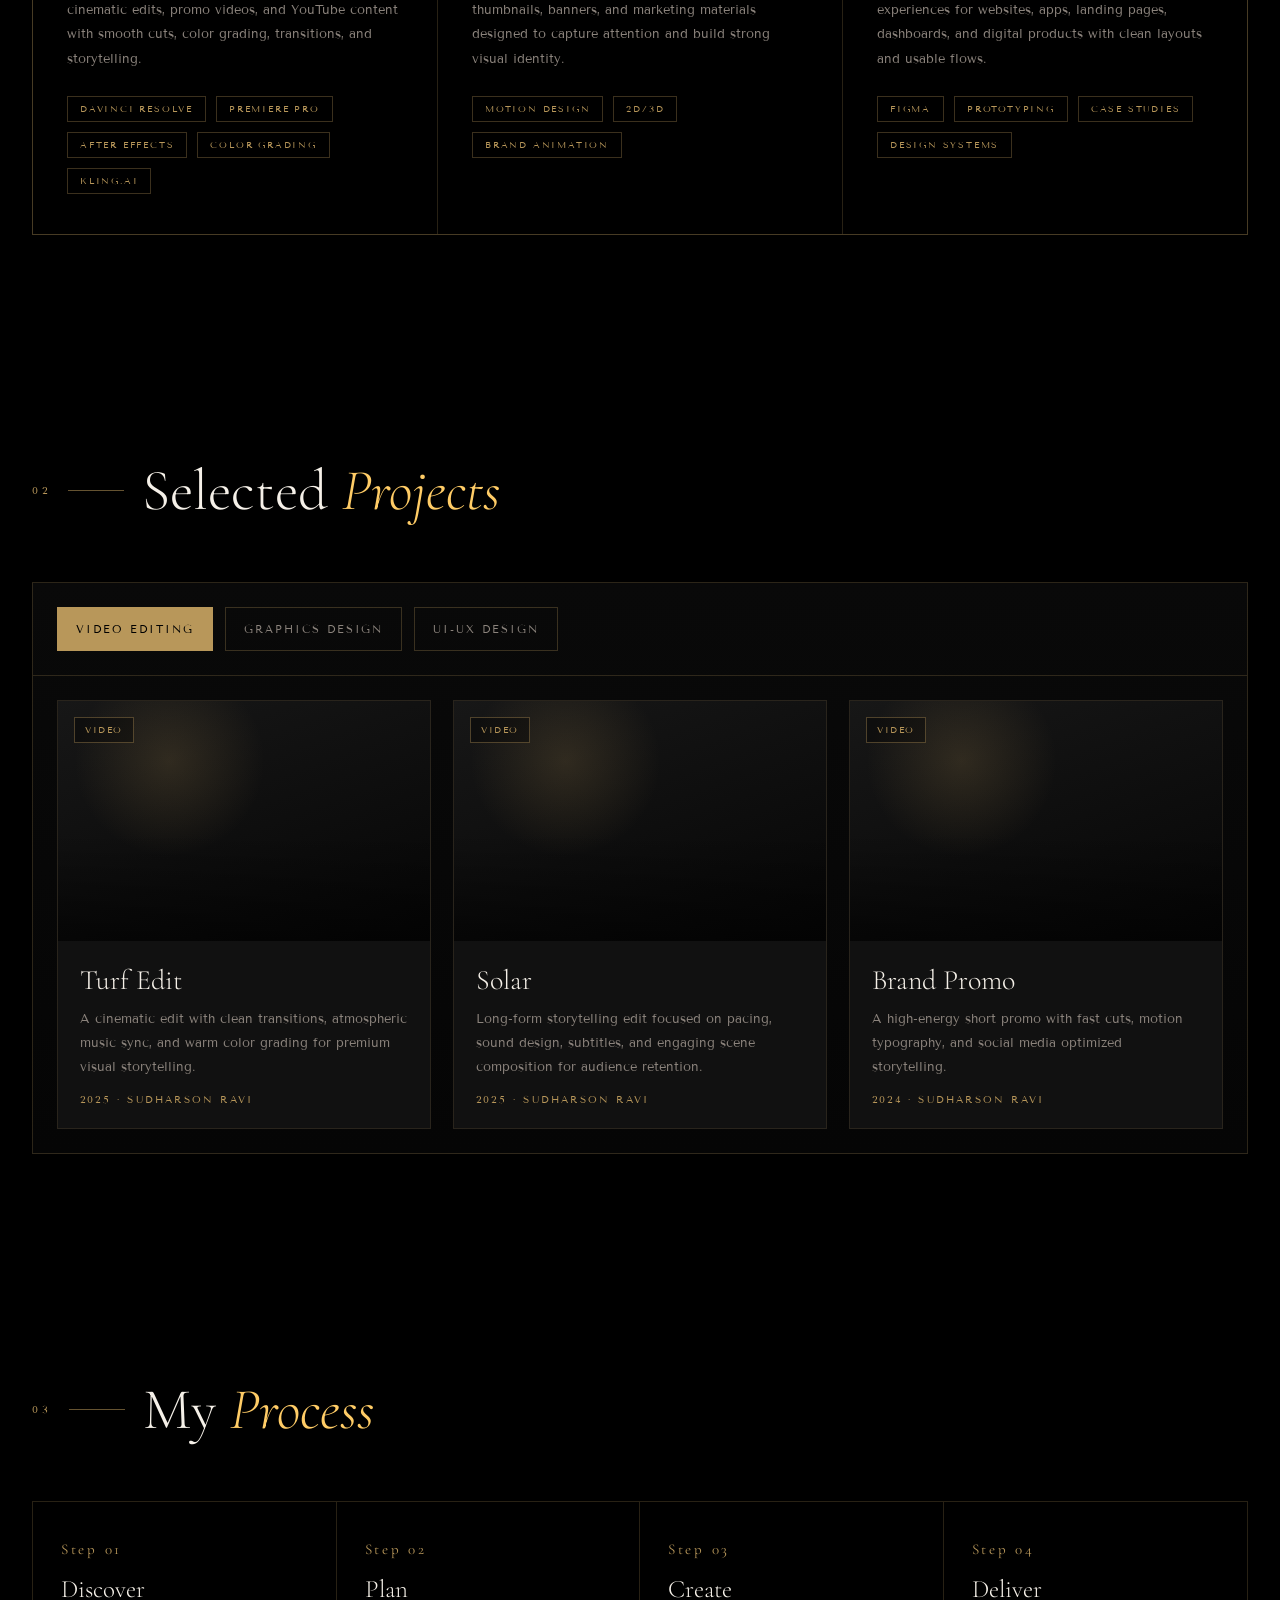
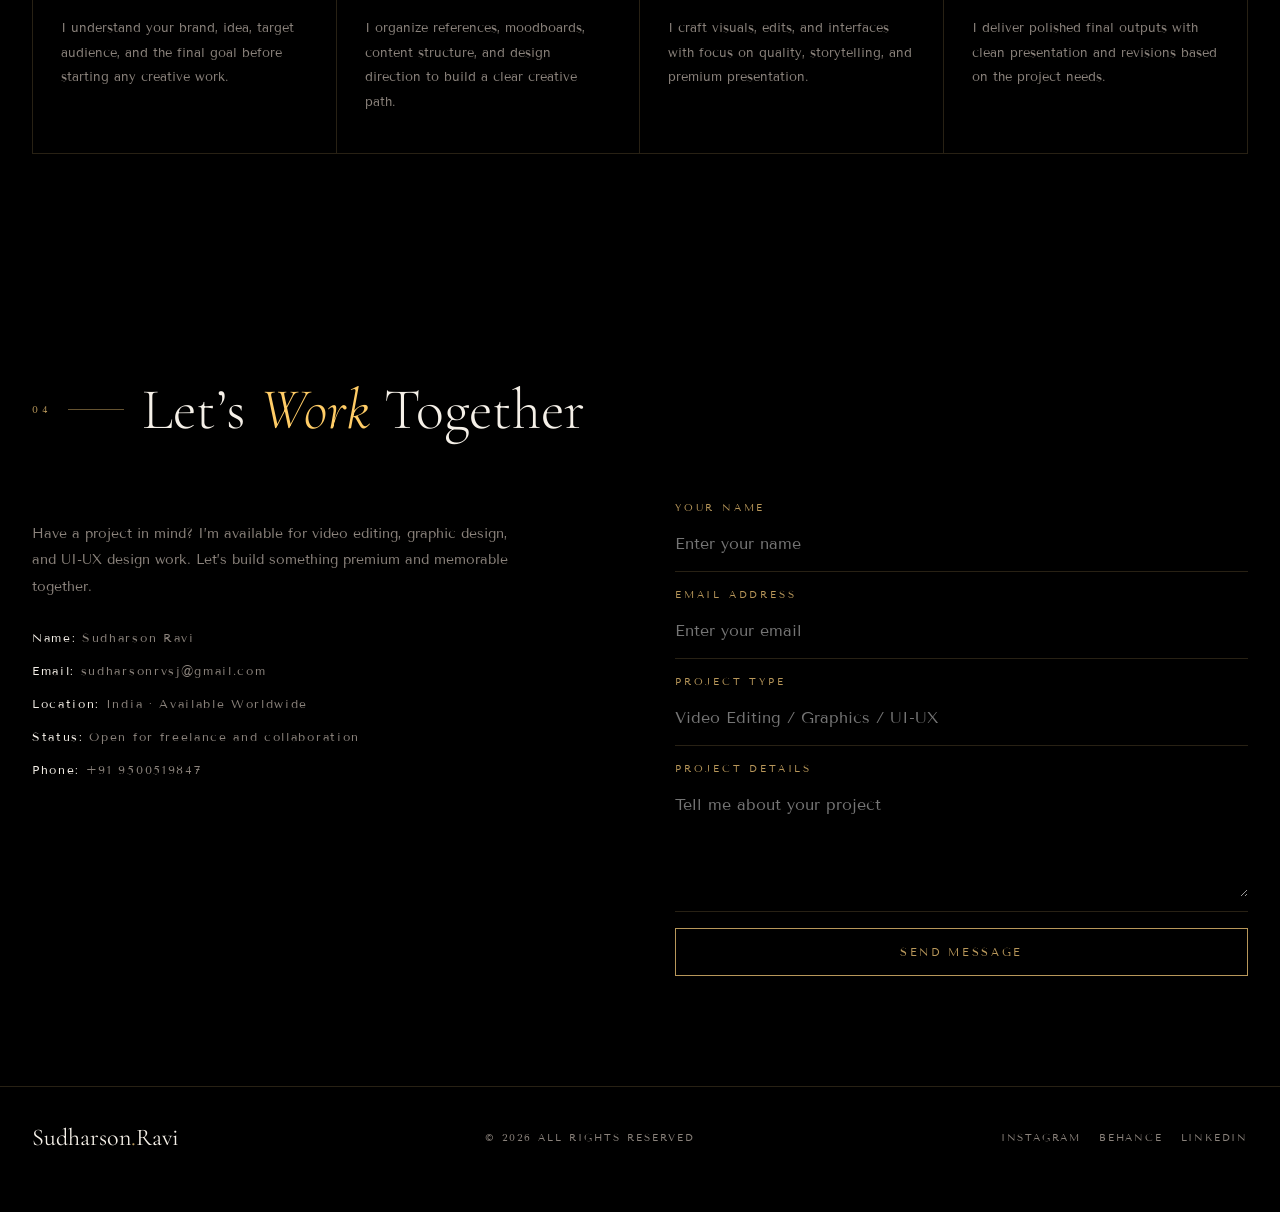
==== commit ff41be6c: "Update Sudharson2.html" ====
--- a/Sudharson2.html
+++ b/Sudharson2.html
@@ -1126,8 +1126,8 @@
 const projectsData={
 video:[
 {
-title:"Truff Edit",
-description:"A cinematic travel film with clean transitions, atmospheric music sync, and warm color grading for premium visual storytelling.",
+title:"Turf Edit",
+description:"A cinematic edit with clean transitions, atmospheric music sync, and warm color grading for premium visual storytelling.",
 year:"2025",
 video:"videos/truff.mp4"
 },
@@ -1386,4 +1386,4 @@
 </script>
 
 </body>
-</html>+</html>
